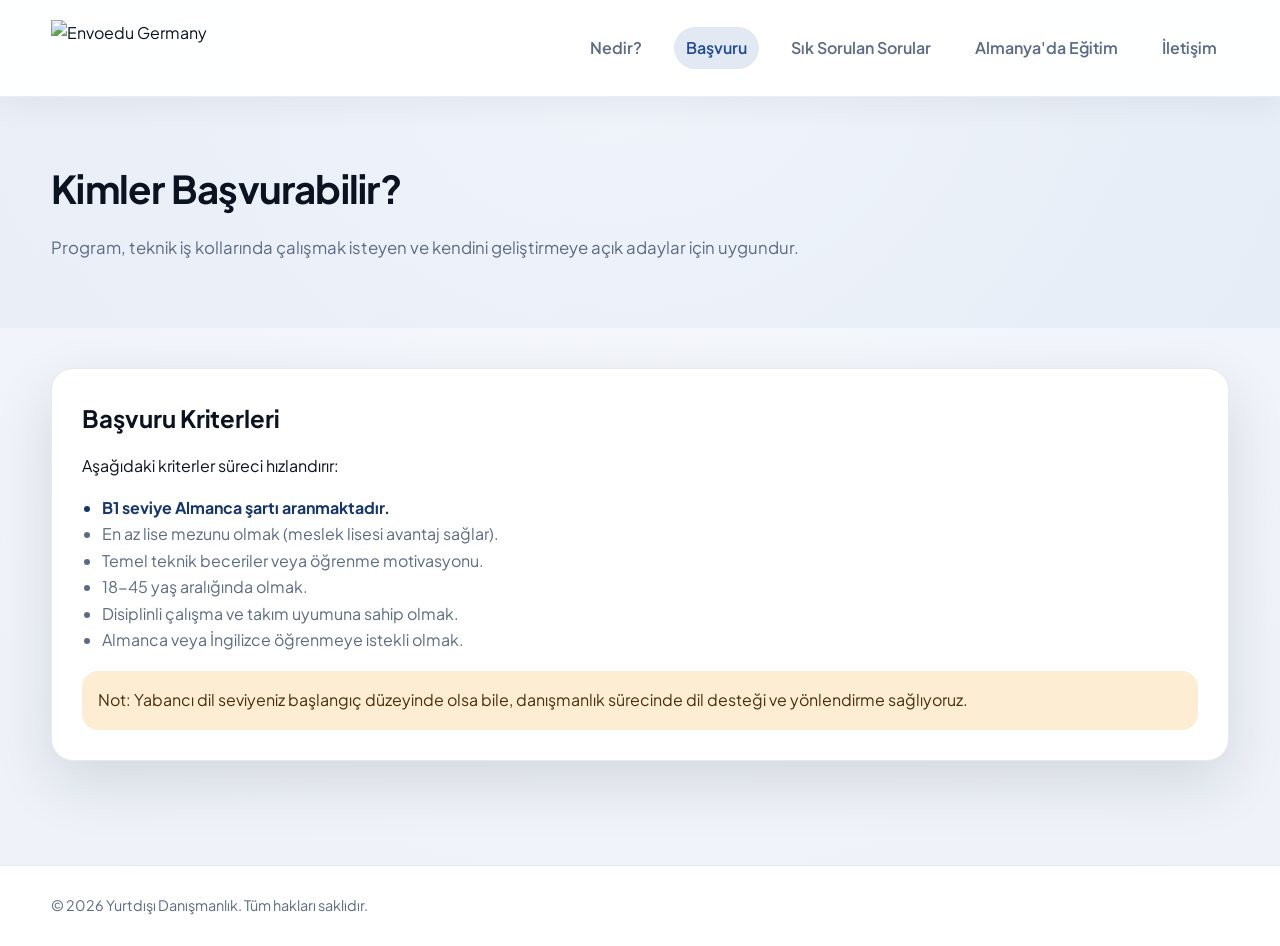
==== basvuru.html @ c1ce15d6 "gdgf" ====
<!doctype html>
<html lang="tr">
  <head>
    <meta charset="UTF-8" />
    <meta name="viewport" content="width=device-width, initial-scale=1" />
    <title>Kimler Başvurabilir? | Yurtdışı Danışmanlık</title>
    <meta
      name="description"
      content="Almanya'da mesleki eğitim için başvuru kriterleri: B1 Almanca, lise mezunu, 18-45 yaş aralığı ve teknik beceriler."
    />
    <link rel="preconnect" href="https://fonts.googleapis.com" />
    <link rel="preconnect" href="https://fonts.gstatic.com" crossorigin />
    <link
      href="https://fonts.googleapis.com/css2?family=Plus+Jakarta+Sans:wght@300;400;500;600;700;800&display=swap"
      rel="stylesheet"
    />
    <link rel="stylesheet" href="styles.css" />
  </head>
  <body>
    <header class="site-header">
      <div class="container header-inner">
        <a href="index.html" class="brand" aria-label="Envoedu Germany anasayfa">
          <img src="assets/envoedu-logo.png" alt="Envoedu Germany" class="brand-logo" />
        </a>
        <button class="menu-toggle" aria-label="Menüyü aç/kapat" aria-expanded="false" aria-controls="main-nav">
          <span></span>
          <span></span>
          <span></span>
        </button>
        <nav class="nav" id="main-nav" role="navigation" aria-label="Ana navigasyon">
          <a href="nedir.html" class="nav-link">Nedir?</a>
          <a href="basvuru.html" class="nav-link active">Başvuru</a>
          <a href="forum.html" class="nav-link">Sık Sorulan Sorular</a>
          <a href="forum.html" class="nav-link">Almanya'da Eğitim</a>
          <a href="iletisim.html" class="nav-link">İletişim</a>
        </nav>
      </div>
    </header>

    <main>
      <section class="page-hero">
        <div class="container">
          <h1>Kimler Başvurabilir?</h1>
          <p class="lead">
            Program, teknik iş kollarında çalışmak isteyen ve kendini
            geliştirmeye açık adaylar için uygundur.
          </p>
        </div>
      </section>

      <section class="content-section">
        <div class="container">
          <div class="content-card">
            <h2>Başvuru Kriterleri</h2>
            <p>Aşağıdaki kriterler süreci hızlandırır:</p>
            <ul class="list">
              <li class="highlight-item"><strong>B1 seviye Almanca şartı aranmaktadır.</strong></li>
              <li>En az lise mezunu olmak (meslek lisesi avantaj sağlar).</li>
              <li>Temel teknik beceriler veya öğrenme motivasyonu.</li>
              <li>18-45 yaş aralığında olmak.</li>
              <li>Disiplinli çalışma ve takım uyumuna sahip olmak.</li>
              <li>Almanca veya İngilizce öğrenmeye istekli olmak.</li>
            </ul>
            <div class="note">
              Not: Yabancı dil seviyeniz başlangıç düzeyinde olsa bile,
              danışmanlık sürecinde dil desteği ve yönlendirme sağlıyoruz.
            </div>
          </div>
        </div>
      </section>
    </main>

    <footer class="site-footer">
      <div class="container footer-inner">
        <p>© 2026 Yurtdışı Danışmanlık. Tüm hakları saklıdır.</p>
      </div>
    </footer>

    <script src="script.js"></script>
  </body>
</html>
---- styles.css ----
:root {
  color-scheme: light;
  --bg: #f6f8fc;
  --surface: #ffffff;
  --surface-2: #f2f6ff;
  --primary: #1f4b99;
  --primary-dark: #15356d;
  --accent: #f59e0b;
  --text: #0b1220;
  --muted: #5c6b85;
  --border: #e4eaf2;
  --shadow: 0 22px 60px rgba(11, 18, 32, 0.12);
  --shadow-soft: 0 8px 24px rgba(15, 23, 42, 0.08);
}

* {
  box-sizing: border-box;
  margin: 0;
  padding: 0;
}

body {
  font-family: "Plus Jakarta Sans", system-ui, -apple-system, sans-serif;
  background: radial-gradient(circle at top, #f9fbff 0%, #f2f5fb 45%, #eef2f8 100%);
  color: var(--text);
  line-height: 1.65;
  min-height: 100vh;
  display: flex;
  flex-direction: column;
}

a {
  color: inherit;
  text-decoration: none;
}

main {
  flex: 1;
}

.container {
  width: min(1180px, 92vw);
  margin: 0 auto;
}

.site-header {
  background: rgba(255, 255, 255, 0.92);
  backdrop-filter: blur(18px);
  position: sticky;
  top: 0;
  z-index: 10;
  border-bottom: 1px solid rgba(228, 234, 242, 0.8);
  box-shadow: 0 10px 30px rgba(15, 23, 42, 0.05);
}

.header-inner {
  display: flex;
  align-items: center;
  justify-content: space-between;
  padding: 20px 0;
  gap: 24px;
}

.brand {
  display: flex;
  align-items: center;
  gap: 12px;
}

.brand-logo {
  height: 56px;
  width: auto;
  display: block;
}

.brand-badge {
  width: 48px;
  height: 48px;
  border-radius: 16px;
  background: linear-gradient(135deg, #1f4b99, #2b6cb0);
  color: #fff;
  display: grid;
  place-items: center;
  font-weight: 700;
  letter-spacing: 1px;
  box-shadow: 0 10px 20px rgba(31, 75, 153, 0.25);
}

.brand-title {
  font-weight: 600;
  font-size: 1.05rem;
}

.brand-subtitle {
  color: var(--muted);
  font-size: 0.85rem;
}

.nav {
  display: flex;
  gap: 20px;
  flex-wrap: wrap;
}

.nav-link {
  font-weight: 600;
  color: var(--muted);
  transition: color 0.2s ease, background 0.2s ease;
  padding: 8px 12px;
  border-radius: 999px;
}

.nav-link:hover {
  color: var(--primary);
  background: rgba(31, 75, 153, 0.08);
}

.nav-link.active {
  color: var(--primary);
  background: rgba(31, 75, 153, 0.12);
}

.hero {
  padding: 90px 0 70px;
}

.hero-grid {
  display: grid;
  gap: 40px;
  grid-template-columns: repeat(auto-fit, minmax(280px, 1fr));
  align-items: center;
}

.hero-content h1 {
  font-size: clamp(2.2rem, 3.2vw, 3.4rem);
  margin-bottom: 18px;
  letter-spacing: -0.02em;
}

.eyebrow {
  color: var(--primary);
  font-weight: 600;
  margin-bottom: 12px;
  text-transform: uppercase;
  letter-spacing: 0.12em;
  font-size: 0.75rem;
}

.lead {
  color: var(--muted);
  margin-bottom: 26px;
  font-size: 1.05rem;
}

.hero-actions {
  display: flex;
  gap: 12px;
  flex-wrap: wrap;
  margin-bottom: 24px;
}

.primary,
.ghost,
a.primary,
a.ghost {
  border: none;
  padding: 12px 22px;
  border-radius: 12px;
  font-weight: 600;
  cursor: pointer;
  transition: transform 0.2s ease, box-shadow 0.2s ease, background 0.2s ease;
  display: inline-block;
  text-decoration: none;
}

.primary {
  background: linear-gradient(135deg, #1f4b99, #2b6cb0);
  color: #fff;
  box-shadow: 0 16px 30px rgba(31, 75, 153, 0.28);
}

.primary:hover {
  transform: translateY(-2px);
  box-shadow: 0 22px 40px rgba(31, 75, 153, 0.32);
}

.ghost {
  background: rgba(255, 255, 255, 0.9);
  color: var(--primary);
  border: 1px solid var(--border);
}

.hero-highlights {
  display: grid;
  gap: 14px;
  grid-template-columns: repeat(auto-fit, minmax(140px, 1fr));
}

.hero-highlights div {
  background: var(--surface);
  padding: 18px;
  border-radius: 18px;
  border: 1px solid var(--border);
  box-shadow: var(--shadow-soft);
}

.hero-highlights h3 {
  color: var(--primary);
  font-size: 1.2rem;
  margin-bottom: 4px;
}

.hero-card {
  background: var(--surface);
  padding: 30px;
  border-radius: 24px;
  box-shadow: var(--shadow);
  border: 1px solid var(--border);
}

.hero-card h2 {
  font-size: 1.3rem;
  margin-bottom: 14px;
}

.hero-card ul {
  list-style: none;
  display: grid;
  gap: 12px;
  margin-bottom: 20px;
}

.hero-card li::before {
  content: "✔";
  color: var(--primary);
  margin-right: 8px;
}

.info-grid {
  margin-top: 20px;
  display: grid;
  gap: 18px;
  grid-template-columns: repeat(auto-fit, minmax(200px, 1fr));
}

.info-grid div {
  padding: 18px;
  border: 1px solid var(--border);
  border-radius: 16px;
  background: var(--surface-2);
}

.list {
  margin: 16px 0 0;
  padding-left: 20px;
  color: var(--muted);
}

.note {
  margin-top: 18px;
  padding: 16px;
  background: rgba(245, 158, 11, 0.18);
  border-radius: 16px;
  color: #4d2f0d;
}

.list .highlight-item {
  color: var(--primary-dark);
  font-weight: 700;
}

.faq {
  display: grid;
  gap: 12px;
  margin-top: 18px;
}

.faq details {
  background: var(--surface-2);
  border-radius: 16px;
  padding: 16px 20px;
  border: 1px solid var(--border);
}

.faq summary {
  font-weight: 600;
  cursor: pointer;
}

.faq details p {
  margin-bottom: 12px;
  line-height: 1.7;
}

.faq details ul,
.faq details ol {
  margin: 12px 0;
  padding-left: 24px;
  line-height: 1.7;
}

.faq details li {
  margin-bottom: 6px;
}

.faq details strong {
  color: var(--primary);
  font-weight: 600;
}

.contact-form {
  margin-top: 16px;
  display: grid;
  gap: 14px;
}

.contact-form label {
  display: grid;
  gap: 6px;
  font-weight: 500;
}

.contact-form input,
.contact-form textarea {
  padding: 12px 14px;
  border-radius: 12px;
  border: 1px solid var(--border);
  font-family: inherit;
  background: #fff;
  transition: border 0.2s ease, box-shadow 0.2s ease;
}

.contact-form input:focus,
.contact-form textarea:focus {
  outline: none;
  border-color: rgba(31, 75, 153, 0.4);
  box-shadow: 0 0 0 4px rgba(31, 75, 153, 0.12);
}

.contact-info {
  margin-top: 20px;
  color: var(--muted);
  display: grid;
  gap: 6px;
}

.site-footer {
  border-top: 1px solid var(--border);
  padding: 28px 0;
  background: #fff;
  margin-top: auto;
}

.page-hero {
  padding: 60px 0 40px;
  background: linear-gradient(135deg, rgba(31, 75, 153, 0.03), rgba(43, 108, 176, 0.05));
}

.page-hero h1 {
  font-size: clamp(2rem, 3vw, 2.8rem);
  margin-bottom: 14px;
  letter-spacing: -0.02em;
}

.content-section {
  padding: 40px 0 80px;
}

.content-card {
  background: var(--surface);
  padding: 30px;
  border-radius: 22px;
  box-shadow: var(--shadow);
  border: 1px solid var(--border);
  margin-bottom: 24px;
}

.content-card h2 {
  margin-bottom: 14px;
}

.content-grid {
  display: grid;
  gap: 24px;
  grid-template-columns: repeat(auto-fit, minmax(300px, 1fr));
}

.footer-inner {
  display: flex;
  flex-direction: column;
  gap: 6px;
  color: var(--muted);
  font-size: 0.9rem;
}

.menu-toggle {
  display: none;
  background: none;
  border: none;
  cursor: pointer;
  padding: 8px;
  flex-direction: column;
  gap: 4px;
}

.menu-toggle span {
  width: 24px;
  height: 3px;
  background: var(--primary);
  border-radius: 2px;
  transition: all 0.3s ease;
}

.nav {
  transition: max-height 0.3s ease, opacity 0.3s ease;
}

@media (max-width: 720px) {
  .header-inner {
    flex-wrap: wrap;
  }

  .menu-toggle {
    display: flex;
    margin-left: auto;
  }

  .nav {
    width: 100%;
    max-height: 0;
    overflow: hidden;
    opacity: 0;
    flex-direction: column;
    gap: 8px;
    padding-top: 0;
  }

  .nav.open {
    max-height: 500px;
    opacity: 1;
    padding-top: 16px;
  }

  .hero {
    padding-top: 55px;
  }

  .hero-grid {
    grid-template-columns: 1fr;
  }

  .content-grid {
    grid-template-columns: 1fr;
  }

  .hero-actions {
    flex-direction: column;
  }

  .primary, .ghost {
    width: 100%;
    text-align: center;
  }

  .contact-form {
    gap: 12px;
  }
}

@media (max-width: 480px) {
  .container {
    width: 95vw;
  }

  .brand-title {
    font-size: 0.95rem;
  }

  .brand-subtitle {
    font-size: 0.75rem;
  }

  .hero-content h1 {
    font-size: clamp(1.6rem, 2.5vw, 2.2rem);
  }

  .page-hero h1 {
    font-size: clamp(1.4rem, 2vw, 1.8rem);
  }

  .hero-card {
    padding: 20px;
  }

  .content-card {
    padding: 20px;
  }

  .info-grid {
    grid-template-columns: 1fr;
  }

  .faq details {
    padding: 12px 16px;
  }

  .contact-form label {
    gap: 4px;
  }

  .contact-form input,
  .contact-form textarea {
    padding: 10px 12px;
  }
}
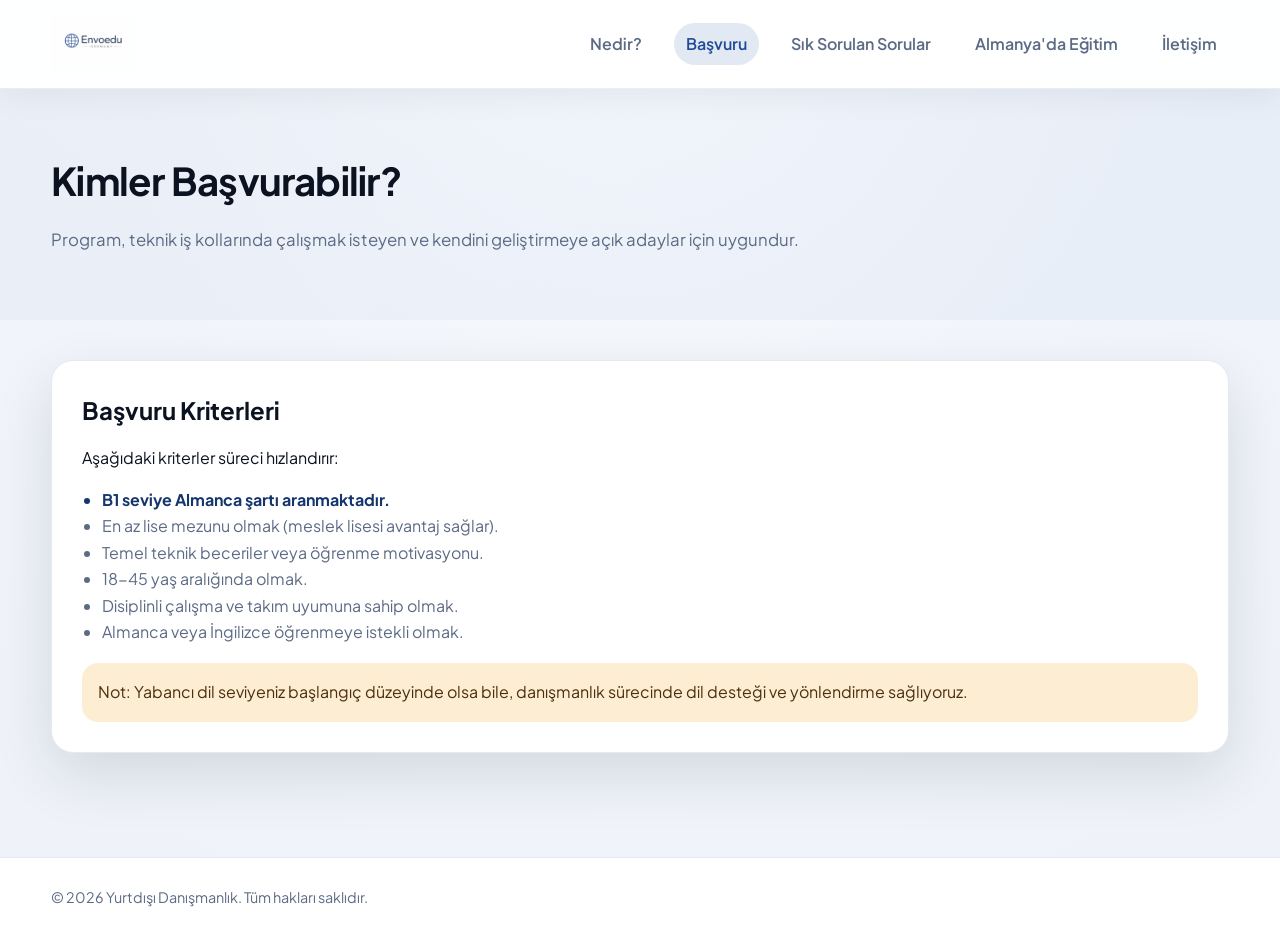
==== commit 11a0b93a: "fsf" ====
--- a/basvuru.html
+++ b/basvuru.html
@@ -20,7 +20,7 @@
     <header class="site-header">
       <div class="container header-inner">
         <a href="index.html" class="brand" aria-label="Envoedu Germany anasayfa">
-          <img src="assets/envoedu-logo.png" alt="Envoedu Germany" class="brand-logo" />
+          <img src="assets/logo.png" alt="Envoedu Germany" class="brand-logo" />
         </a>
         <button class="menu-toggle" aria-label="Menüyü aç/kapat" aria-expanded="false" aria-controls="main-nav">
           <span></span>
--- a/styles.css
+++ b/styles.css
@@ -29,6 +29,11 @@
   flex-direction: column;
 }
 
+img {
+  max-width: 100%;
+  vertical-align: middle;
+}
+
 a {
   color: inherit;
   text-decoration: none;
@@ -43,6 +48,7 @@
   margin: 0 auto;
 }
 
+/* HEADER */
 .site-header {
   background: rgba(255, 255, 255, 0.92);
   backdrop-filter: blur(18px);
@@ -51,26 +57,32 @@
   z-index: 10;
   border-bottom: 1px solid rgba(228, 234, 242, 0.8);
   box-shadow: 0 10px 30px rgba(15, 23, 42, 0.05);
+  overflow: hidden;
 }
 
 .header-inner {
   display: flex;
   align-items: center;
   justify-content: space-between;
-  padding: 20px 0;
+  height: 88px;
   gap: 24px;
+  padding: 0;
 }
 
 .brand {
   display: flex;
   align-items: center;
-  gap: 12px;
+  height: 100%;
+  flex-shrink: 0;
+  overflow: hidden;
 }
 
 .brand-logo {
+  display: block;
   height: 56px;
   width: auto;
-  display: block;
+  max-width: 100%;
+  object-fit: contain;
 }
 
 .brand-badge {
@@ -98,8 +110,10 @@
 
 .nav {
   display: flex;
+  align-items: center;
   gap: 20px;
   flex-wrap: wrap;
+  transition: max-height 0.3s ease, opacity 0.3s ease;
 }
 
 .nav-link {
@@ -120,6 +134,7 @@
   background: rgba(31, 75, 153, 0.12);
 }
 
+/* HERO */
 .hero {
   padding: 90px 0 70px;
 }
@@ -236,6 +251,7 @@
   margin-right: 8px;
 }
 
+/* CONTENT */
 .info-grid {
   margin-top: 20px;
   display: grid;
@@ -344,45 +360,47 @@
   gap: 6px;
 }
 
+/* PAGE */
+.page-hero {
+  padding: 60px 0 40px;
+  background: linear-gradient(135deg, rgba(31, 75, 153, 0.03), rgba(43, 108, 176, 0.05));
+}
+
+.page-hero h1 {
+  font-size: clamp(2rem, 3vw, 2.8rem);
+  margin-bottom: 14px;
+  letter-spacing: -0.02em;
+}
+
+.content-section {
+  padding: 40px 0 80px;
+}
+
+.content-card {
+  background: var(--surface);
+  padding: 30px;
+  border-radius: 22px;
+  box-shadow: var(--shadow);
+  border: 1px solid var(--border);
+  margin-bottom: 24px;
+}
+
+.content-card h2 {
+  margin-bottom: 14px;
+}
+
+.content-grid {
+  display: grid;
+  gap: 24px;
+  grid-template-columns: repeat(auto-fit, minmax(300px, 1fr));
+}
+
+/* FOOTER */
 .site-footer {
   border-top: 1px solid var(--border);
   padding: 28px 0;
   background: #fff;
   margin-top: auto;
-}
-
-.page-hero {
-  padding: 60px 0 40px;
-  background: linear-gradient(135deg, rgba(31, 75, 153, 0.03), rgba(43, 108, 176, 0.05));
-}
-
-.page-hero h1 {
-  font-size: clamp(2rem, 3vw, 2.8rem);
-  margin-bottom: 14px;
-  letter-spacing: -0.02em;
-}
-
-.content-section {
-  padding: 40px 0 80px;
-}
-
-.content-card {
-  background: var(--surface);
-  padding: 30px;
-  border-radius: 22px;
-  box-shadow: var(--shadow);
-  border: 1px solid var(--border);
-  margin-bottom: 24px;
-}
-
-.content-card h2 {
-  margin-bottom: 14px;
-}
-
-.content-grid {
-  display: grid;
-  gap: 24px;
-  grid-template-columns: repeat(auto-fit, minmax(300px, 1fr));
 }
 
 .footer-inner {
@@ -393,6 +411,7 @@
   font-size: 0.9rem;
 }
 
+/* MOBILE MENU */
 .menu-toggle {
   display: none;
   background: none;
@@ -411,13 +430,20 @@
   transition: all 0.3s ease;
 }
 
-.nav {
-  transition: max-height 0.3s ease, opacity 0.3s ease;
-}
-
 @media (max-width: 720px) {
   .header-inner {
+    height: auto;
+    min-height: 88px;
     flex-wrap: wrap;
+    padding: 12px 0;
+  }
+
+  .brand {
+    height: auto;
+  }
+
+  .brand-logo {
+    height: 48px;
   }
 
   .menu-toggle {
@@ -431,6 +457,7 @@
     overflow: hidden;
     opacity: 0;
     flex-direction: column;
+    align-items: flex-start;
     gap: 8px;
     padding-top: 0;
   }
@@ -439,6 +466,7 @@
     max-height: 500px;
     opacity: 1;
     padding-top: 16px;
+    padding-bottom: 8px;
   }
 
   .hero {
@@ -457,7 +485,8 @@
     flex-direction: column;
   }
 
-  .primary, .ghost {
+  .primary,
+  .ghost {
     width: 100%;
     text-align: center;
   }
@@ -472,6 +501,10 @@
     width: 95vw;
   }
 
+  .brand-logo {
+    height: 42px;
+  }
+
   .brand-title {
     font-size: 0.95rem;
   }
@@ -512,4 +545,4 @@
   .contact-form textarea {
     padding: 10px 12px;
   }
-}
+}
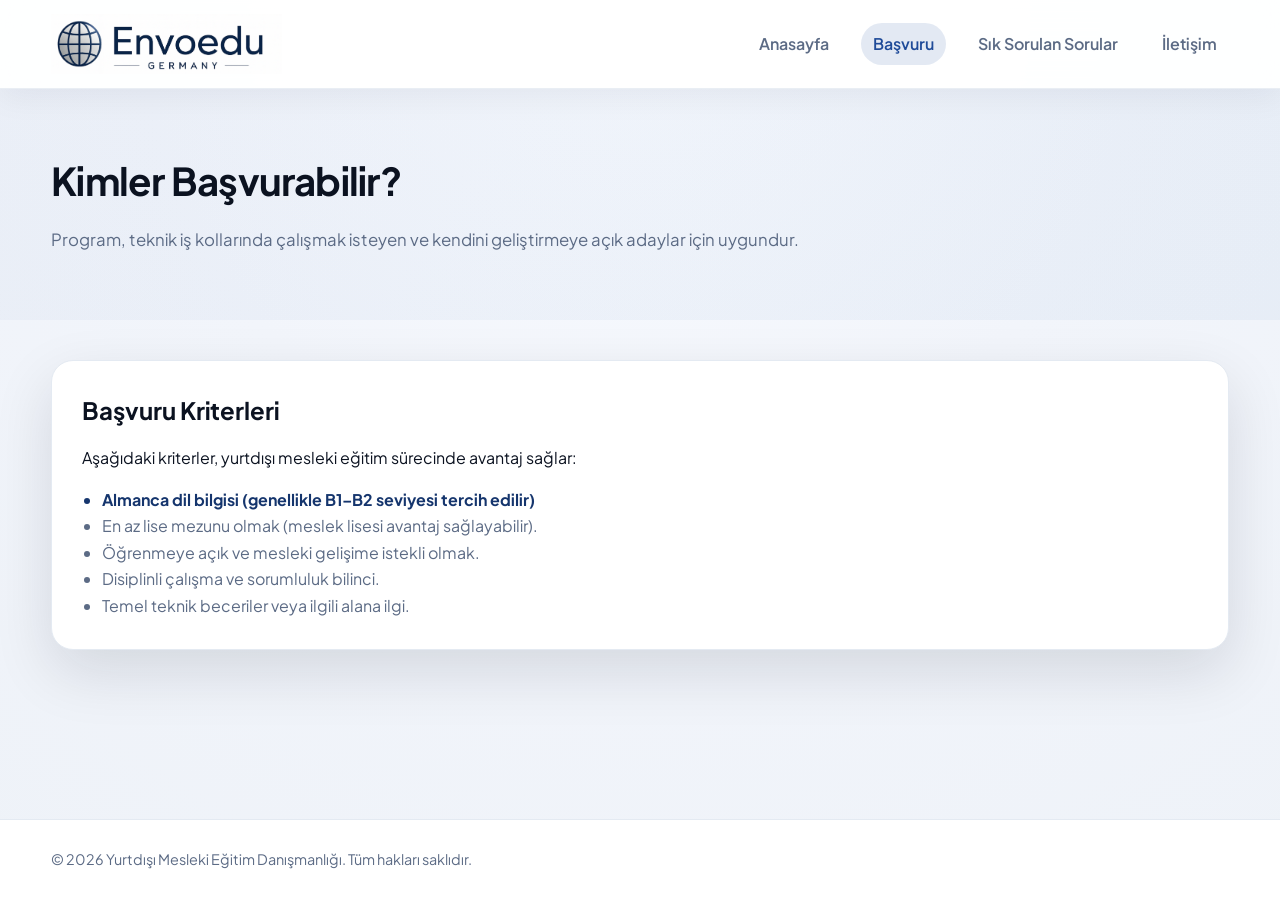
==== commit 838423ad: "gfd" ====
--- a/basvuru.html
+++ b/basvuru.html
@@ -3,11 +3,13 @@
   <head>
     <meta charset="UTF-8" />
     <meta name="viewport" content="width=device-width, initial-scale=1" />
-    <title>Kimler Başvurabilir? | Yurtdışı Danışmanlık</title>
+    <title>Kimler Başvurabilir? | Yurtdışı Mesleki Eğitim Danışmanlığı</title>
     <meta
       name="description"
       content="Almanya'da mesleki eğitim için başvuru kriterleri: B1 Almanca, lise mezunu, 18-45 yaş aralığı ve teknik beceriler."
     />
+    <link rel="icon" type="image/png" href="assets/logo.png" />
+    <link rel="shortcut icon" type="image/png" href="assets/logo.png" />
     <link rel="preconnect" href="https://fonts.googleapis.com" />
     <link rel="preconnect" href="https://fonts.gstatic.com" crossorigin />
     <link
@@ -28,10 +30,9 @@
           <span></span>
         </button>
         <nav class="nav" id="main-nav" role="navigation" aria-label="Ana navigasyon">
-          <a href="nedir.html" class="nav-link">Nedir?</a>
+          <a href="index.html" class="nav-link">Anasayfa</a>
           <a href="basvuru.html" class="nav-link active">Başvuru</a>
           <a href="forum.html" class="nav-link">Sık Sorulan Sorular</a>
-          <a href="forum.html" class="nav-link">Almanya'da Eğitim</a>
           <a href="iletisim.html" class="nav-link">İletişim</a>
         </nav>
       </div>
@@ -52,19 +53,14 @@
         <div class="container">
           <div class="content-card">
             <h2>Başvuru Kriterleri</h2>
-            <p>Aşağıdaki kriterler süreci hızlandırır:</p>
+            <p>Aşağıdaki kriterler, yurtdışı mesleki eğitim sürecinde avantaj sağlar:</p>
             <ul class="list">
-              <li class="highlight-item"><strong>B1 seviye Almanca şartı aranmaktadır.</strong></li>
-              <li>En az lise mezunu olmak (meslek lisesi avantaj sağlar).</li>
-              <li>Temel teknik beceriler veya öğrenme motivasyonu.</li>
-              <li>18-45 yaş aralığında olmak.</li>
-              <li>Disiplinli çalışma ve takım uyumuna sahip olmak.</li>
-              <li>Almanca veya İngilizce öğrenmeye istekli olmak.</li>
+              <li class="highlight-item"><strong>Almanca dil bilgisi (genellikle B1–B2 seviyesi tercih edilir)</strong></li>
+              <li>En az lise mezunu olmak (meslek lisesi avantaj sağlayabilir).</li>
+              <li>Öğrenmeye açık ve mesleki gelişime istekli olmak.</li>
+              <li>Disiplinli çalışma ve sorumluluk bilinci.</li>
+              <li>Temel teknik beceriler veya ilgili alana ilgi.</li>
             </ul>
-            <div class="note">
-              Not: Yabancı dil seviyeniz başlangıç düzeyinde olsa bile,
-              danışmanlık sürecinde dil desteği ve yönlendirme sağlıyoruz.
-            </div>
           </div>
         </div>
       </section>
@@ -72,7 +68,7 @@
 
     <footer class="site-footer">
       <div class="container footer-inner">
-        <p>© 2026 Yurtdışı Danışmanlık. Tüm hakları saklıdır.</p>
+        <p>© 2026 Yurtdışı Mesleki Eğitim Danışmanlığı. Tüm hakları saklıdır.</p>
       </div>
     </footer>
 
--- a/styles.css
+++ b/styles.css
@@ -79,7 +79,7 @@
 
 .brand-logo {
   display: block;
-  height: 56px;
+  height: 60px;
   width: auto;
   max-width: 100%;
   object-fit: contain;
@@ -330,6 +330,33 @@
   gap: 14px;
 }
 
+.form-notification {
+  margin-top: 16px;
+  padding: 12px 14px;
+  border-radius: 14px;
+  font-size: 0.95rem;
+  display: flex;
+  align-items: flex-start;
+  gap: 10px;
+  border: 1px solid transparent;
+}
+
+.form-notification--error {
+  background: rgba(220, 38, 38, 0.06);
+  border-color: rgba(220, 38, 38, 0.35);
+  color: #7f1d1d;
+}
+
+.form-notification--success {
+  background: rgba(22, 163, 74, 0.06);
+  border-color: rgba(22, 163, 74, 0.35);
+  color: #065f46;
+}
+
+.form-notification-icon {
+  font-weight: 700;
+}
+
 .contact-form label {
   display: grid;
   gap: 6px;
@@ -393,6 +420,107 @@
   display: grid;
   gap: 24px;
   grid-template-columns: repeat(auto-fit, minmax(300px, 1fr));
+}
+
+/* HOME SECTIONS */
+.home-section {
+  padding-top: 10px;
+}
+
+.home-intro-grid {
+  align-items: stretch;
+}
+
+.home-photo-card {
+  position: relative;
+}
+
+.home-photo {
+  margin-top: 16px;
+  border-radius: 18px;
+  height: 180px;
+  background:
+    radial-gradient(circle at top left, rgba(31, 75, 153, 0.35), transparent 55%),
+    radial-gradient(circle at bottom right, rgba(245, 158, 11, 0.5), transparent 60%),
+    linear-gradient(135deg, #0f172a, #1e293b);
+  box-shadow: var(--shadow-soft);
+  position: relative;
+  overflow: hidden;
+}
+
+.home-photo::after {
+  content: "Uygulamalı eğitim alanı";
+  position: absolute;
+  left: 16px;
+  bottom: 14px;
+  padding: 6px 12px;
+  border-radius: 999px;
+  background: rgba(15, 23, 42, 0.85);
+  color: #e5e7eb;
+  font-size: 0.8rem;
+}
+
+.home-photo-caption {
+  margin-top: 10px;
+  font-size: 0.85rem;
+  color: var(--muted);
+}
+
+.home-steps .content-card {
+  margin-top: 0;
+}
+
+.steps-list {
+  list-style: none;
+  margin-top: 10px;
+  display: grid;
+  gap: 18px;
+}
+
+.steps-list li {
+  padding: 14px 16px;
+  border-radius: 18px;
+  border: 1px solid var(--border);
+  background: var(--surface-2);
+}
+
+.steps-list h3 {
+  margin-bottom: 6px;
+  font-size: 1.05rem;
+  color: var(--primary-dark);
+}
+
+.home-metrics-card {
+  display: grid;
+  gap: 26px;
+}
+
+.home-metrics-grid {
+  display: grid;
+  gap: 18px;
+  grid-template-columns: repeat(auto-fit, minmax(180px, 1fr));
+}
+
+.home-metrics-grid h3 {
+  font-size: 1.4rem;
+  color: var(--primary-dark);
+  margin-bottom: 4px;
+}
+
+.home-metrics-grid p {
+  color: var(--muted);
+}
+
+.home-metrics-cta {
+  display: flex;
+  flex-wrap: wrap;
+  align-items: center;
+  justify-content: space-between;
+  gap: 16px;
+}
+
+.home-metrics-cta p {
+  max-width: 520px;
 }
 
 /* FOOTER */
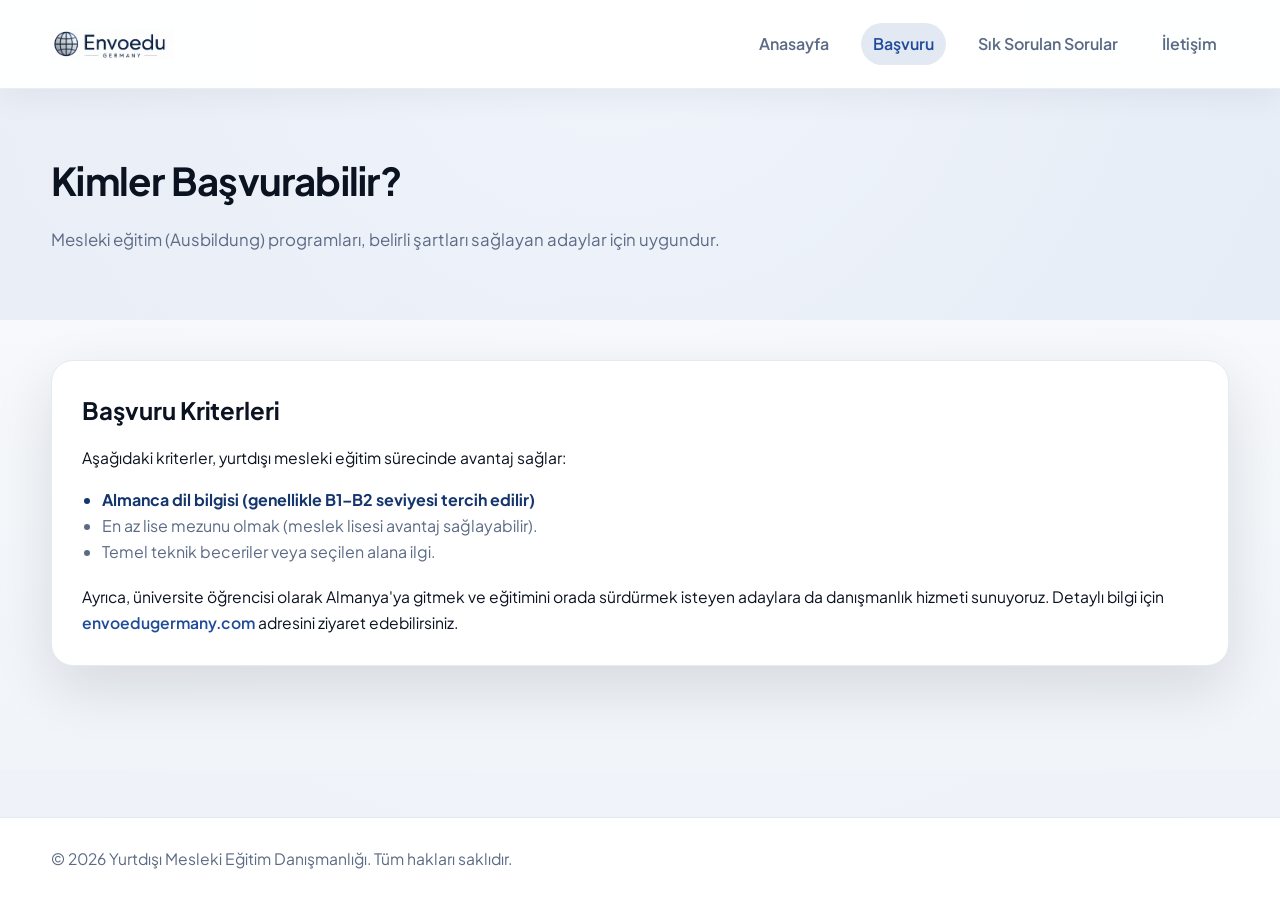
==== commit bccf4607: "fd" ====
--- a/basvuru.html
+++ b/basvuru.html
@@ -8,8 +8,6 @@
       name="description"
       content="Almanya'da mesleki eğitim için başvuru kriterleri: B1 Almanca, lise mezunu, 18-45 yaş aralığı ve teknik beceriler."
     />
-    <link rel="icon" type="image/png" href="assets/logo.png" />
-    <link rel="shortcut icon" type="image/png" href="assets/logo.png" />
     <link rel="preconnect" href="https://fonts.googleapis.com" />
     <link rel="preconnect" href="https://fonts.gstatic.com" crossorigin />
     <link
@@ -43,8 +41,7 @@
         <div class="container">
           <h1>Kimler Başvurabilir?</h1>
           <p class="lead">
-            Program, teknik iş kollarında çalışmak isteyen ve kendini
-            geliştirmeye açık adaylar için uygundur.
+            Mesleki eğitim (Ausbildung) programları, belirli şartları sağlayan adaylar için uygundur.
           </p>
         </div>
       </section>
@@ -57,10 +54,14 @@
             <ul class="list">
               <li class="highlight-item"><strong>Almanca dil bilgisi (genellikle B1–B2 seviyesi tercih edilir)</strong></li>
               <li>En az lise mezunu olmak (meslek lisesi avantaj sağlayabilir).</li>
-              <li>Öğrenmeye açık ve mesleki gelişime istekli olmak.</li>
-              <li>Disiplinli çalışma ve sorumluluk bilinci.</li>
-              <li>Temel teknik beceriler veya ilgili alana ilgi.</li>
+              <li>Temel teknik beceriler veya seçilen  alana ilgi.</li>
             </ul>
+            <p style="margin-top: 18px;">
+              Ayrıca, üniversite öğrencisi olarak Almanya'ya gitmek ve eğitimini orada sürdürmek
+              isteyen adaylara da danışmanlık hizmeti sunuyoruz. Detaylı bilgi için
+              <a href="https://envoedugermany.com" target="_blank" rel="noopener" class="text-link">envoedugermany.com</a>
+              adresini ziyaret edebilirsiniz.
+            </p>
           </div>
         </div>
       </section>
--- a/styles.css
+++ b/styles.css
@@ -29,6 +29,17 @@
   flex-direction: column;
 }
 
+h1,
+h2,
+h3 {
+  color: var(--text);
+  font-weight: 700;
+}
+
+p {
+  font-size: 0.98rem;
+}
+
 img {
   max-width: 100%;
   vertical-align: middle;
@@ -37,6 +48,15 @@
 a {
   color: inherit;
   text-decoration: none;
+}
+
+.text-link {
+  color: var(--primary);
+  font-weight: 600;
+}
+
+.text-link:hover {
+  color: #f97316;
 }
 
 main {
@@ -79,7 +99,7 @@
 
 .brand-logo {
   display: block;
-  height: 60px;
+  height: 32px;
   width: auto;
   max-width: 100%;
   object-fit: contain;
@@ -231,6 +251,7 @@
   border-radius: 24px;
   box-shadow: var(--shadow);
   border: 1px solid var(--border);
+  transition: transform 0.2s ease, box-shadow 0.2s ease;
 }
 
 .hero-card h2 {
@@ -243,6 +264,11 @@
   display: grid;
   gap: 12px;
   margin-bottom: 20px;
+}
+
+.hero-card:hover {
+  transform: translateY(-4px);
+  box-shadow: 0 26px 60px rgba(15, 23, 42, 0.18);
 }
 
 .hero-card li::before {
@@ -264,6 +290,13 @@
   border: 1px solid var(--border);
   border-radius: 16px;
   background: var(--surface-2);
+  transition: transform 0.2s ease, box-shadow 0.2s ease, border-color 0.2s ease;
+}
+
+.info-grid div:hover {
+  transform: translateY(-3px);
+  box-shadow: var(--shadow-soft);
+  border-color: rgba(31, 75, 153, 0.35);
 }
 
 .list {
@@ -296,11 +329,18 @@
   border-radius: 16px;
   padding: 16px 20px;
   border: 1px solid var(--border);
+  transition: border-color 0.2s ease, box-shadow 0.2s ease, background 0.2s ease;
 }
 
 .faq summary {
   font-weight: 600;
   cursor: pointer;
+}
+
+.faq details[open] {
+  background: #fff;
+  box-shadow: var(--shadow-soft);
+  border-color: rgba(31, 75, 153, 0.35);
 }
 
 .faq details p {
@@ -403,6 +443,10 @@
   padding: 40px 0 80px;
 }
 
+.content-section:nth-of-type(even) {
+  background: linear-gradient(180deg, rgba(248, 250, 252, 0.8), rgba(241, 245, 249, 0.9));
+}
+
 .content-card {
   background: var(--surface);
   padding: 30px;
@@ -410,6 +454,7 @@
   box-shadow: var(--shadow);
   border: 1px solid var(--border);
   margin-bottom: 24px;
+  transition: transform 0.2s ease, box-shadow 0.2s ease, border-color 0.2s ease;
 }
 
 .content-card h2 {
@@ -420,6 +465,34 @@
   display: grid;
   gap: 24px;
   grid-template-columns: repeat(auto-fit, minmax(300px, 1fr));
+}
+
+.photo-grid {
+  margin-top: 22px;
+  display: grid;
+  gap: 20px;
+  grid-template-columns: repeat(auto-fit, minmax(260px, 1fr));
+}
+
+.photo-card {
+  border-radius: 20px;
+  overflow: hidden;
+  background: var(--surface);
+  box-shadow: var(--shadow-soft);
+  border: 1px solid var(--border);
+}
+
+.photo-card img {
+  display: block;
+  width: 100%;
+  height: 200px;
+  object-fit: cover;
+}
+
+.photo-card figcaption {
+  padding: 12px 16px 14px;
+  font-size: 0.9rem;
+  color: var(--muted);
 }
 
 /* HOME SECTIONS */
@@ -533,8 +606,10 @@
 
 .footer-inner {
   display: flex;
-  flex-direction: column;
-  gap: 6px;
+  flex-direction: row;
+  align-items: center;
+  justify-content: space-between;
+  gap: 12px;
   color: var(--muted);
   font-size: 0.9rem;
 }
@@ -571,7 +646,7 @@
   }
 
   .brand-logo {
-    height: 48px;
+    height: 28px;
   }
 
   .menu-toggle {
@@ -630,7 +705,7 @@
   }
 
   .brand-logo {
-    height: 42px;
+    height: 24px;
   }
 
   .brand-title {
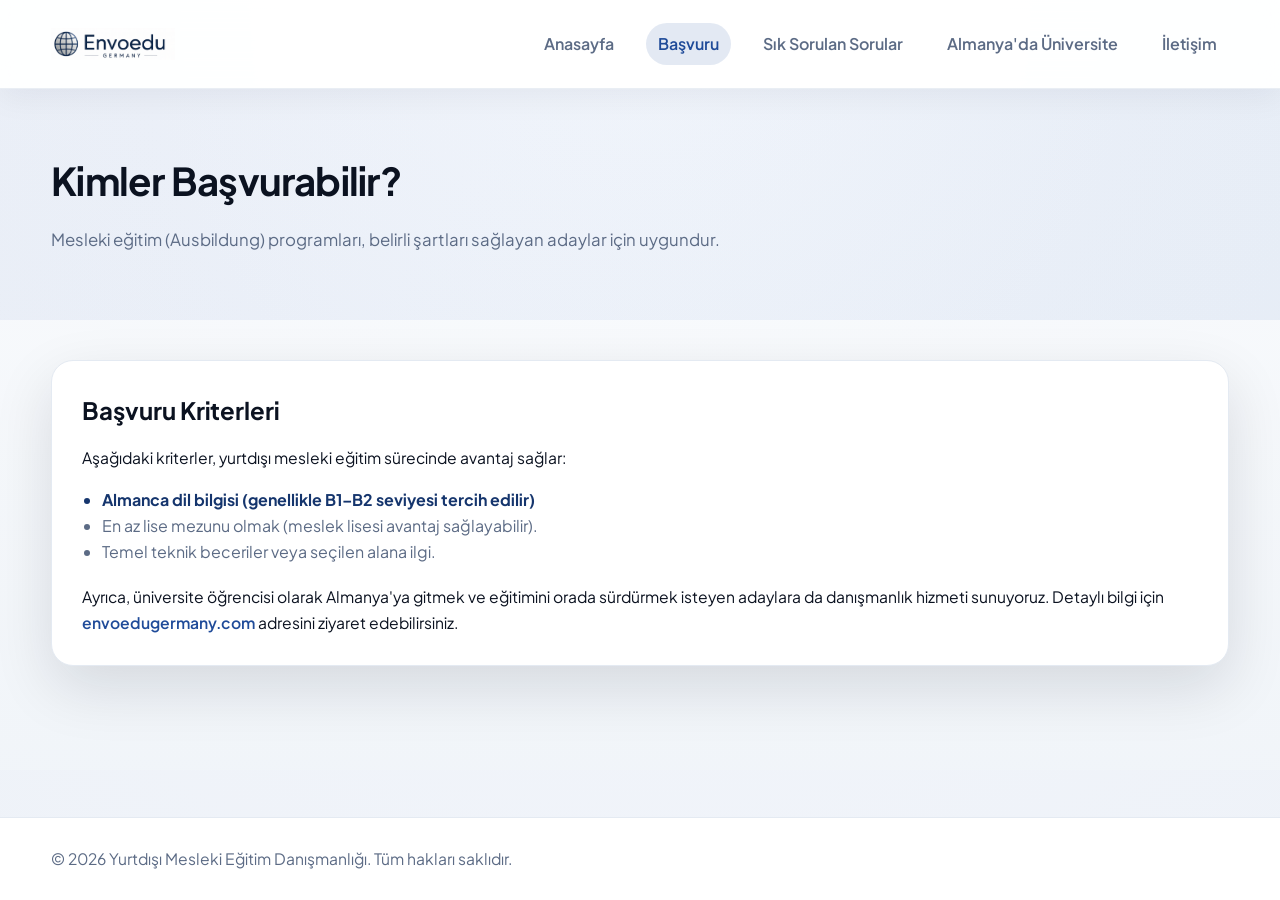
==== commit 91055923: "gd" ====
--- a/basvuru.html
+++ b/basvuru.html
@@ -31,6 +31,15 @@
           <a href="index.html" class="nav-link">Anasayfa</a>
           <a href="basvuru.html" class="nav-link active">Başvuru</a>
           <a href="forum.html" class="nav-link">Sık Sorulan Sorular</a>
+          <a
+            href="https://envoedugermany.com"
+            class="nav-link"
+            target="_blank"
+            rel="noopener"
+            title="Almanya'da üniversite okuma danışmanlığı"
+          >
+            Almanya'da Üniversite
+          </a>
           <a href="iletisim.html" class="nav-link">İletişim</a>
         </nav>
       </div>
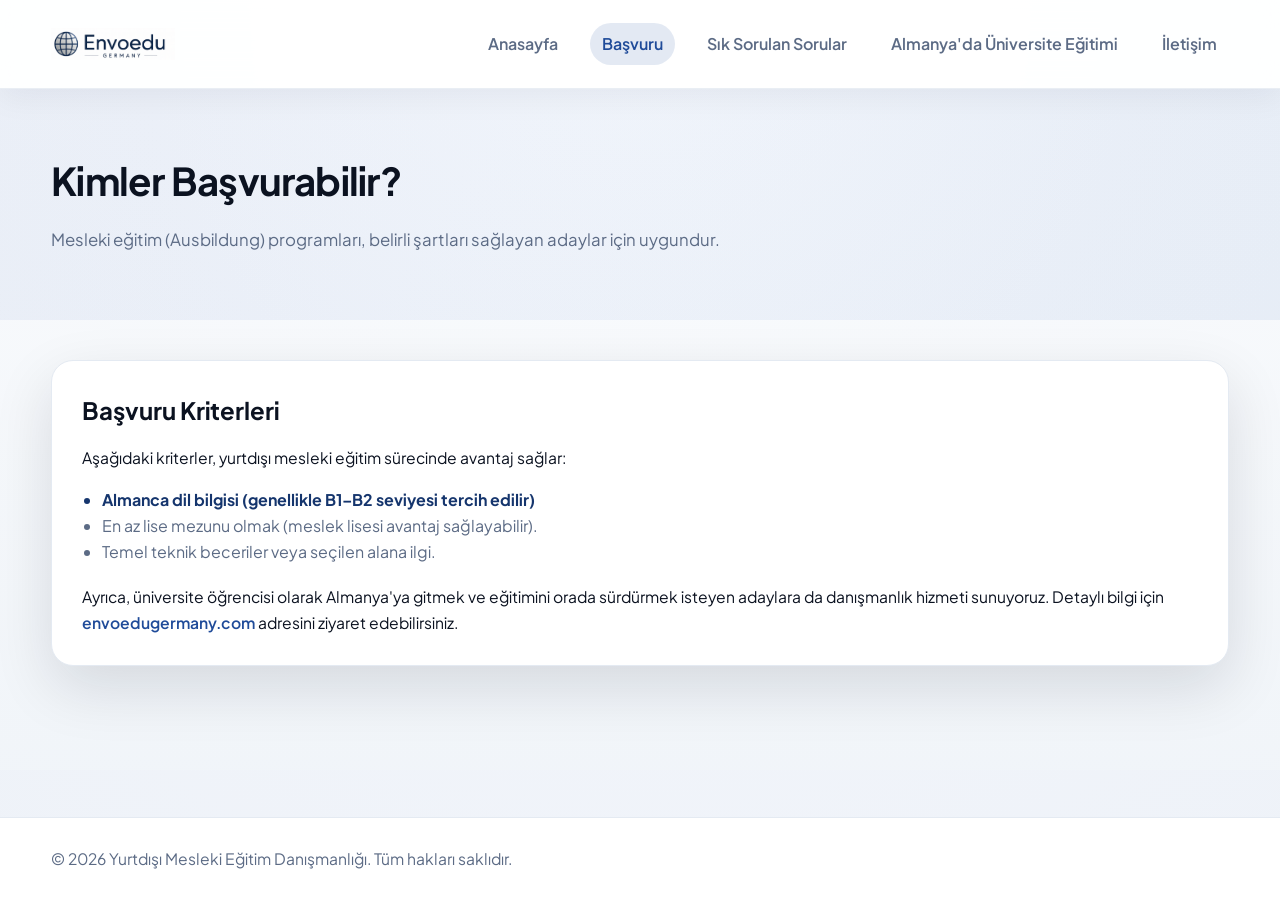
==== commit 30c1b568: "fdfs" ====
--- a/basvuru.html
+++ b/basvuru.html
@@ -38,7 +38,7 @@
             rel="noopener"
             title="Almanya'da üniversite okuma danışmanlığı"
           >
-            Almanya'da Üniversite
+            Almanya'da Üniversite Eğitimi
           </a>
           <a href="iletisim.html" class="nav-link">İletişim</a>
         </nav>
